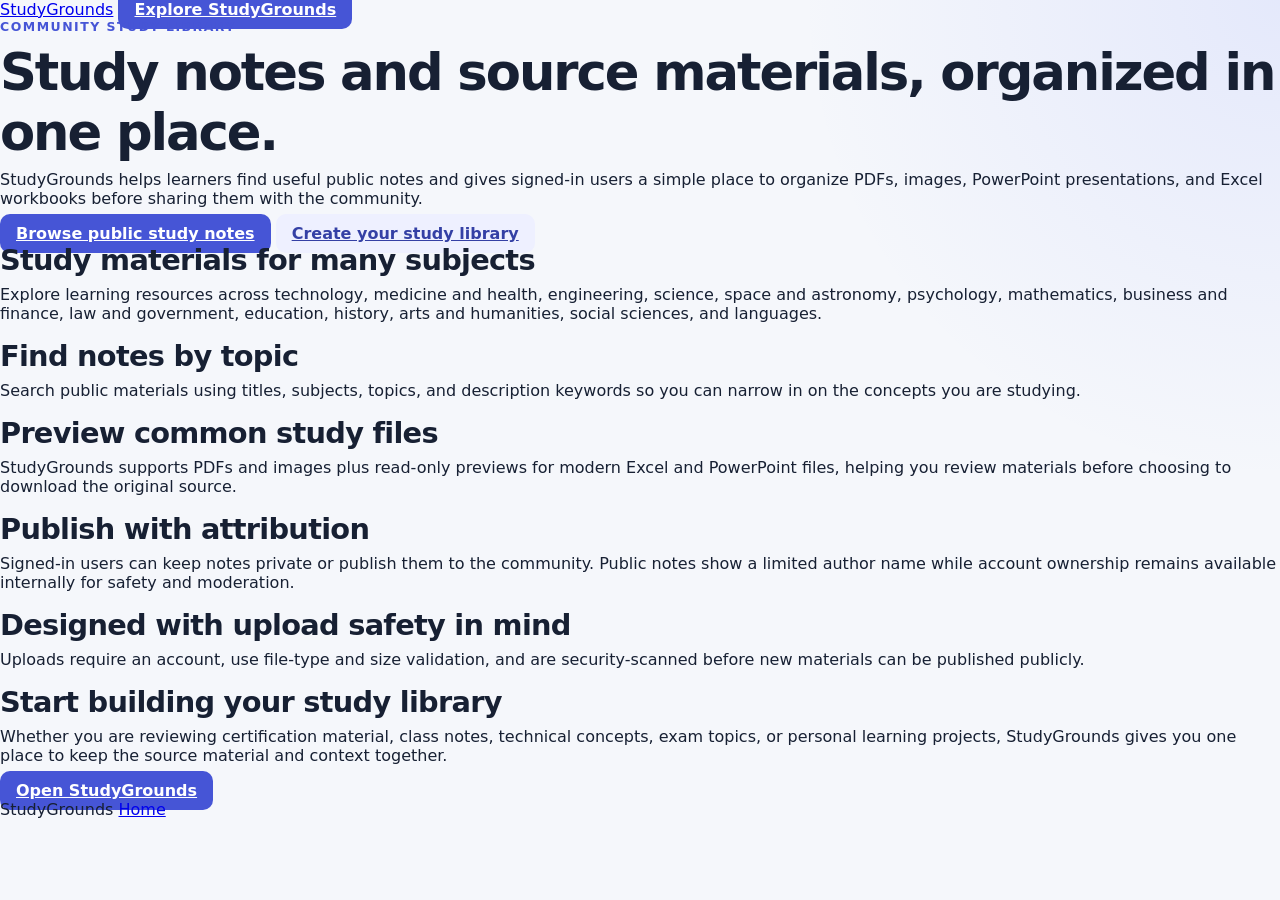
==== study-notes.html @ 26e7d1f5 "Add crawlable StudyGrounds SEO landing page" ====
<!DOCTYPE html>
<html lang="en">
<head>
    <meta charset="UTF-8">
    <meta name="viewport" content="width=device-width, initial-scale=1.0">
    <title>Free Study Notes and Study Materials | StudyGrounds</title>
    <meta name="description" content="Find and share study notes, PDFs, presentations, spreadsheets, and learning resources across technology, science, math, business, health, history, and more on StudyGrounds.">
    <meta name="robots" content="index,follow">
    <link rel="canonical" href="https://joinstudygrounds.com/study-notes.html">
    <meta property="og:type" content="website">
    <meta property="og:site_name" content="StudyGrounds">
    <meta property="og:title" content="Free Study Notes and Study Materials | StudyGrounds">
    <meta property="og:description" content="Discover community-published study notes and organize your own learning materials in one place.">
    <meta property="og:url" content="https://joinstudygrounds.com/study-notes.html">
    <link rel="stylesheet" href="styles.css">
</head>
<body>
    <header class="seo-page-header">
        <a class="seo-brand" href="/">StudyGrounds</a>
        <a class="button button-primary" href="/">Explore StudyGrounds</a>
    </header>

    <main class="seo-page">
        <section class="seo-page-hero">
            <p class="eyebrow">Community study library</p>
            <h1>Study notes and source materials, organized in one place.</h1>
            <p class="seo-lead">StudyGrounds helps learners find useful public notes and gives signed-in users a simple place to organize PDFs, images, PowerPoint presentations, and Excel workbooks before sharing them with the community.</p>
            <div class="seo-page-actions">
                <a class="button button-primary" href="/">Browse public study notes</a>
                <a class="button button-secondary" href="/">Create your study library</a>
            </div>
        </section>

        <section class="seo-content-section">
            <h2>Study materials for many subjects</h2>
            <p>Explore learning resources across technology, medicine and health, engineering, science, space and astronomy, psychology, mathematics, business and finance, law and government, education, history, arts and humanities, social sciences, and languages.</p>
        </section>

        <section class="seo-content-grid">
            <article>
                <h2>Find notes by topic</h2>
                <p>Search public materials using titles, subjects, topics, and description keywords so you can narrow in on the concepts you are studying.</p>
            </article>
            <article>
                <h2>Preview common study files</h2>
                <p>StudyGrounds supports PDFs and images plus read-only previews for modern Excel and PowerPoint files, helping you review materials before choosing to download the original source.</p>
            </article>
            <article>
                <h2>Publish with attribution</h2>
                <p>Signed-in users can keep notes private or publish them to the community. Public notes show a limited author name while account ownership remains available internally for safety and moderation.</p>
            </article>
            <article>
                <h2>Designed with upload safety in mind</h2>
                <p>Uploads require an account, use file-type and size validation, and are security-scanned before new materials can be published publicly.</p>
            </article>
        </section>

        <section class="seo-content-section">
            <h2>Start building your study library</h2>
            <p>Whether you are reviewing certification material, class notes, technical concepts, exam topics, or personal learning projects, StudyGrounds gives you one place to keep the source material and context together.</p>
            <a class="button button-primary" href="/">Open StudyGrounds</a>
        </section>
    </main>

    <footer class="seo-page-footer">
        <span>StudyGrounds</span>
        <a href="/">Home</a>
    </footer>
</body>
</html>
---- styles.css ----
[hidden] {
    display: none !important;
}

:root {
    font-family: Inter, ui-sans-serif, system-ui, -apple-system, BlinkMacSystemFont, "Segoe UI", sans-serif;
    color: #172033;
    background: #f5f7fb;
    font-synthesis: none;
}

* {
    box-sizing: border-box;
}

body {
    margin: 0;
    min-height: 100vh;
    background:
        radial-gradient(circle at top right, rgba(83, 109, 254, 0.10), transparent 30rem),
        #f5f7fb;
}

button,
input {
    font: inherit;
}

button {
    cursor: pointer;
}

.site-header,
.app-shell {
    width: min(1120px, calc(100% - 32px));
    margin: 0 auto;
}

.site-header {
    display: flex;
    justify-content: space-between;
    gap: 32px;
    align-items: flex-start;
    padding: 48px 0 28px;
}

h1,
h2,
h3,
p {
    margin-top: 0;
}

h1 {
    margin-bottom: 8px;
    font-size: clamp(2rem, 4vw, 3.3rem);
    letter-spacing: -0.04em;
}

h2 {
    margin-bottom: 8px;
    font-size: 1.8rem;
    letter-spacing: -0.025em;
}

h3 {
    margin-bottom: 6px;
    font-size: 1.15rem;
}

.subtitle,
.card-heading p,
.hero-card p,
.note-meta,
.empty-state p {
    color: #667085;
}

.eyebrow {
    margin-bottom: 8px;
    color: #4655d6;
    font-size: 0.78rem;
    font-weight: 800;
    letter-spacing: 0.12em;
    text-transform: uppercase;
}

.auth-bar {
    display: flex;
    flex-wrap: wrap;
    gap: 10px;
    align-items: center;
    justify-content: flex-end;
    padding-top: 6px;
}

#auth-status {
    color: #475467;
    font-size: 0.9rem;
}

.app-shell {
    padding-bottom: 64px;
}

.hero-card,
.card,
.status-card,
.note-card {
    border: 1px solid #e4e7ec;
    background: rgba(255, 255, 255, 0.95);
    box-shadow: 0 16px 50px rgba(16, 24, 40, 0.07);
}

.hero-card {
    display: flex;
    align-items: center;
    justify-content: space-between;
    gap: 32px;
    padding: 40px;
    border-radius: 24px;
}

.hero-card > div {
    max-width: 680px;
}

.button {
    border: 0;
    border-radius: 10px;
    padding: 10px 16px;
    font-weight: 700;
    transition: transform 120ms ease, opacity 120ms ease, background 120ms ease;
}

.button:hover {
    transform: translateY(-1px);
}

.button:disabled {
    cursor: not-allowed;
    opacity: 0.6;
    transform: none;
}

.button-primary {
    background: #4655d6;
    color: #fff;
}

.button-primary:hover {
    background: #3947bc;
}

.button-secondary {
    background: #eef0ff;
    color: #3440a5;
}

.button-text {
    padding: 8px 10px;
    background: transparent;
    color: #667085;
}

.dashboard-toolbar,
.card-heading,
.form-actions,
.note-card-footer {
    display: flex;
    align-items: center;
    justify-content: space-between;
    gap: 16px;
}

.dashboard-toolbar {
    margin: 10px 0 24px;
}

.card {
    margin-bottom: 24px;
    padding: 24px;
    border-radius: 18px;
}

.note-form {
    margin-top: 20px;
}

.note-form label {
    display: grid;
    gap: 7px;
    color: #344054;
    font-size: 0.88rem;
    font-weight: 700;
}

.note-form input {
    width: 100%;
    border: 1px solid #d0d5dd;
    border-radius: 10px;
    padding: 11px 12px;
    outline: none;
    background: #fff;
}

.note-form input:focus {
    border-color: #4655d6;
    box-shadow: 0 0 0 3px rgba(70, 85, 214, 0.12);
}

.form-grid {
    display: grid;
    grid-template-columns: repeat(2, minmax(0, 1fr));
    gap: 16px;
    margin-top: 16px;
}

.form-actions {
    margin-top: 20px;
}

.status-text {
    color: #667085;
    font-size: 0.9rem;
}

.status-text.error {
    color: #b42318;
}

.status-text.success {
    color: #027a48;
}

.status-card {
    padding: 18px 20px;
    border-radius: 14px;
    color: #667085;
}

.notes-grid {
    display: grid;
    grid-template-columns: repeat(auto-fill, minmax(280px, 1fr));
    gap: 18px;
    margin-top: 18px;
}

.note-card {
    display: flex;
    min-height: 230px;
    flex-direction: column;
    padding: 22px;
    border-radius: 18px;
}

.note-card h3 {
    margin-bottom: 8px;
}

.note-meta {
    display: flex;
    flex-wrap: wrap;
    gap: 8px;
    margin-bottom: 18px;
    font-size: 0.86rem;
}

.badge {
    display: inline-flex;
    align-items: center;
    width: fit-content;
    margin-bottom: 14px;
    border-radius: 999px;
    padding: 5px 9px;
    background: #f2f4f7;
    color: #475467;
    font-size: 0.76rem;
    font-weight: 800;
    text-transform: capitalize;
}

.note-card-footer {
    margin-top: auto;
    align-items: flex-end;
}

.note-date {
    color: #98a2b3;
    font-size: 0.78rem;
}

.upload-block {
    display: grid;
    gap: 7px;
    justify-items: end;
}

.upload-status {
    max-width: 170px;
    color: #667085;
    font-size: 0.76rem;
    text-align: right;
}

.upload-status.error {
    color: #b42318;
}

.upload-status.success {
    color: #027a48;
}

.empty-state {
    grid-column: 1 / -1;
    padding: 48px 24px;
    border: 1px dashed #cfd4dc;
    border-radius: 18px;
    background: rgba(255, 255, 255, 0.6);
    text-align: center;
}

@media (max-width: 720px) {
    .site-header,
    .hero-card,
    .dashboard-toolbar,
    .card-heading,
    .form-actions {
        align-items: stretch;
        flex-direction: column;
    }

    .auth-bar {
        justify-content: flex-start;
    }

    .hero-card {
        padding: 28px;
    }

    .form-grid {
        grid-template-columns: 1fr;
    }
}


.app-nav {
    display: flex;
    gap: 10px;
    margin: 0 0 26px;
}

.nav-button {
    border: 1px solid #d0d5dd;
    border-radius: 10px;
    padding: 10px 16px;
    background: #fff;
    color: #475467;
    font-weight: 800;
}

.nav-button.active {
    border-color: #4655d6;
    background: #eef0ff;
    color: #3440a5;
}

.note-form textarea,
.search-row input,
.search-row select {
    width: 100%;
    border: 1px solid #d0d5dd;
    border-radius: 10px;
    padding: 11px 12px;
    outline: none;
    background: #fff;
    font: inherit;
}

.note-form textarea:focus,
.search-row input:focus,
.search-row select:focus {
    border-color: #4655d6;
    box-shadow: 0 0 0 3px rgba(70, 85, 214, 0.12);
}

.description-field {
    margin-top: 16px;
}

.note-description {
    margin: 4px 0 20px;
    color: #475467;
    line-height: 1.55;
}

.note-actions {
    display: flex;
    gap: 8px;
    flex-wrap: wrap;
    justify-content: flex-end;
}

.search-row {
    display: grid;
    grid-template-columns: minmax(230px, 1fr) minmax(135px, auto) minmax(145px, auto) minmax(135px, auto) auto auto;
    gap: 10px;
    margin-bottom: 18px;
}

.public-file-list {
    display: grid;
    gap: 10px;
    margin-top: 20px;
}

.public-file-link {
    display: flex;
    justify-content: space-between;
    gap: 16px;
    align-items: center;
    padding: 14px 16px;
    border: 1px solid #e4e7ec;
    border-radius: 12px;
    color: #3440a5;
    background: #fafaff;
    text-decoration: none;
    font-weight: 700;
}

@media (max-width: 720px) {
    .search-row {
        grid-template-columns: 1fr;
    }
}


.source-viewer-list {
    display: grid;
    gap: 22px;
    margin-top: 18px;
}

.source-viewer-card {
    overflow: hidden;
    border: 1px solid #e4e7ec;
    border-radius: 16px;
    background: #fff;
}

.source-viewer-header {
    display: flex;
    align-items: center;
    justify-content: space-between;
    gap: 16px;
    padding: 16px 18px;
    border-bottom: 1px solid #eef1f5;
    background: #fafbff;
}

.source-viewer-header h3 {
    margin-bottom: 4px;
}

.source-viewer-header p {
    margin: 0;
    color: #667085;
    font-size: 0.84rem;
}

.source-pdf-frame {
    display: block;
    width: 100%;
    height: min(78vh, 920px);
    min-height: 620px;
    border: 0;
    background: #f2f4f7;
}

.source-image-wrap {
    display: flex;
    justify-content: center;
    padding: 18px;
    background: #f8f9fc;
}

.source-image {
    display: block;
    max-width: 100%;
    max-height: 85vh;
    object-fit: contain;
    border-radius: 10px;
    box-shadow: 0 8px 30px rgba(16, 24, 40, 0.10);
}

@media (max-width: 720px) {
    .source-viewer-header {
        align-items: stretch;
        flex-direction: column;
    }

    .source-pdf-frame {
        min-height: 520px;
        height: 72vh;
    }
}


.owner-source-list {
    display: grid;
    gap: 8px;
    margin: -4px 0 18px;
}

.owner-source-row {
    display: flex;
    align-items: center;
    justify-content: space-between;
    gap: 10px;
    padding: 9px 10px;
    border: 1px solid #e4e7ec;
    border-radius: 10px;
    background: #fafbff;
    color: #475467;
    font-size: 0.82rem;
}

.owner-source-row > span {
    min-width: 0;
    overflow: hidden;
    text-overflow: ellipsis;
    white-space: nowrap;
}

.button-danger {
    background: #fff1f0;
    color: #b42318;
}

.button-danger:hover {
    background: #fee4e2;
}

.button-danger-text {
    flex: 0 0 auto;
    padding: 5px 8px;
    background: transparent;
    color: #b42318;
    font-size: 0.78rem;
}


.owner-source-list {
    width: 100%;
    min-width: 0;
}

.owner-source-row {
    width: 100%;
    max-width: 100%;
    min-width: 0;
    overflow: hidden;
}

.owner-source-row > span {
    flex: 1 1 auto;
    width: 0;
}

.note-card {
    min-width: 0;
}


.owner-source-info {
    display: grid;
    min-width: 0;
    flex: 1 1 auto;
    gap: 2px;
}

.owner-source-info > span {
    overflow: hidden;
    text-overflow: ellipsis;
    white-space: nowrap;
}

.owner-source-info small {
    color: #98a2b3;
}

.source-actions {
    display: flex;
    flex: 0 0 auto;
    flex-wrap: wrap;
    gap: 4px;
    justify-content: flex-end;
}

.button-mini {
    padding: 5px 7px;
    background: #f2f4f7;
    color: #475467;
    font-size: 0.74rem;
}

.button-mini:hover {
    background: #e4e7ec;
}

.pagination-row {
    display: flex;
    align-items: center;
    justify-content: center;
    gap: 14px;
    margin: 24px 0;
}

.profile-preview {
    margin: 16px 0 0;
    color: #475467;
    font-size: 0.9rem;
}

.public-detail-actions {
    display: flex;
    justify-content: flex-end;
    margin: -4px 0 20px;
}

@media (max-width: 720px) {
    .owner-source-row {
        align-items: stretch;
        flex-direction: column;
    }

    .source-actions {
        justify-content: flex-start;
    }

    .pagination-row {
        flex-wrap: wrap;
    }
}


.field-hint {
    color: #98a2b3;
    font-size: 0.78rem;
    font-weight: 500;
}

.copy-toast {
    position: fixed;
    z-index: 9999;
    pointer-events: none;
    border-radius: 8px;
    padding: 7px 10px;
    background: #172033;
    color: #fff;
    box-shadow: 0 8px 24px rgba(16, 24, 40, 0.18);
    font-size: 0.78rem;
    font-weight: 800;
    animation: copy-toast-fade 1.1s ease forwards;
}

@keyframes copy-toast-fade {
    0% { opacity: 0; transform: translateY(3px); }
    12%, 72% { opacity: 1; transform: translateY(0); }
    100% { opacity: 0; transform: translateY(-3px); }
}

.analytics-grid {
    display: grid;
    grid-template-columns: repeat(4, minmax(0, 1fr));
    gap: 14px;
    margin: 18px 0 24px;
}

.metric-card {
    display: grid;
    gap: 8px;
    padding: 20px;
    border: 1px solid #e4e7ec;
    border-radius: 16px;
    background: #fff;
    box-shadow: 0 10px 32px rgba(16, 24, 40, 0.05);
}

.metric-card span {
    color: #667085;
    font-size: 0.82rem;
    font-weight: 700;
}

.metric-card strong {
    color: #172033;
    font-size: 1.75rem;
    letter-spacing: -0.03em;
}

.analytics-detail-grid {
    display: grid;
    grid-template-columns: repeat(2, minmax(0, 1fr));
    gap: 18px;
}

.analytics-list {
    display: grid;
    gap: 8px;
    margin-top: 16px;
}

.analytics-list-row,
.analytics-recent-row {
    display: flex;
    align-items: center;
    justify-content: space-between;
    gap: 16px;
    padding: 10px 0;
    border-bottom: 1px solid #eef1f5;
}

.analytics-list-row:last-child,
.analytics-recent-row:last-child {
    border-bottom: 0;
}

.analytics-recent-row > div:first-child {
    display: grid;
    gap: 4px;
    min-width: 0;
}

.analytics-recent-row > div:first-child span {
    color: #667085;
    font-size: 0.82rem;
}

.analytics-recent-meta {
    display: flex;
    flex-wrap: wrap;
    gap: 10px;
    justify-content: flex-end;
    color: #667085;
    font-size: 0.78rem;
}

@media (max-width: 900px) {
    .analytics-grid {
        grid-template-columns: repeat(2, minmax(0, 1fr));
    }
}

@media (max-width: 720px) {
    .analytics-grid,
    .analytics-detail-grid {
        grid-template-columns: 1fr;
    }

    .analytics-recent-row {
        align-items: flex-start;
        flex-direction: column;
    }

    .analytics-recent-meta {
        justify-content: flex-start;
    }
}


.publish-toggle {
    display: inline-flex !important;
    grid-template-columns: auto 1fr !important;
    align-items: center;
    gap: 8px !important;
    margin-top: 16px;
    width: fit-content;
    color: #475467;
}

.publish-toggle input {
    width: auto;
    margin: 0;
}


.explore-controls {
    display: grid;
    gap: 12px;
    margin-bottom: 18px;
    padding: 16px;
    border: 1px solid #e4e7ec;
    border-radius: 16px;
    background: rgba(255, 255, 255, 0.9);
    box-shadow: 0 10px 30px rgba(16, 24, 40, 0.04);
}

.explore-search-line {
    display: grid;
    grid-template-columns: minmax(0, 1fr) auto;
    gap: 10px;
}

.explore-search-line input,
.explore-filter-line select {
    width: 100%;
    border: 1px solid #d0d5dd;
    border-radius: 10px;
    padding: 11px 12px;
    outline: none;
    background: #fff;
    font: inherit;
}

.explore-search-line input:focus,
.explore-filter-line select:focus {
    border-color: #4655d6;
    box-shadow: 0 0 0 3px rgba(70, 85, 214, 0.12);
}

.explore-filter-line,
.explore-results-bar {
    display: flex;
    align-items: center;
    justify-content: space-between;
    gap: 12px;
}

.explore-filter-group {
    display: flex;
    flex: 1 1 auto;
    flex-wrap: wrap;
    gap: 8px;
}

.explore-filter-group select {
    width: auto;
    min-width: 140px;
}

.explore-results-bar {
    padding-top: 4px;
    border-top: 1px solid #eef1f5;
}

.explore-results-bar > div {
    min-width: 0;
}

.active-filter-list {
    display: flex;
    flex-wrap: wrap;
    gap: 6px;
    margin-top: 6px;
}

.active-filter-chip {
    display: inline-flex;
    align-items: center;
    border-radius: 999px;
    padding: 4px 8px;
    background: #eef0ff;
    color: #3440a5;
    font-size: 0.74rem;
    font-weight: 700;
}

.active-filter-empty {
    color: #98a2b3;
    font-size: 0.76rem;
}

.public-notes-grid {
    display: grid;
    grid-template-columns: repeat(auto-fill, minmax(250px, 1fr));
    gap: 14px;
    margin-top: 14px;
}

.public-note-card {
    display: grid;
    min-width: 0;
    min-height: 220px;
    grid-template-rows: auto 1fr auto;
    gap: 14px;
    padding: 18px;
    border: 1px solid #e4e7ec;
    border-radius: 16px;
    background: rgba(255, 255, 255, 0.96);
    box-shadow: 0 8px 26px rgba(16, 24, 40, 0.045);
    cursor: pointer;
    outline: none;
    transition: transform 120ms ease, box-shadow 120ms ease, border-color 120ms ease;
}

.public-note-card:hover,
.public-note-card:focus-visible {
    transform: translateY(-2px);
    border-color: #b8c0ff;
    box-shadow: 0 14px 34px rgba(16, 24, 40, 0.08);
}

.public-note-card-top,
.public-note-card-footer,
.public-note-stats {
    display: flex;
    align-items: center;
    gap: 8px;
}

.public-note-card-top,
.public-note-card-footer {
    justify-content: space-between;
}

.subject-chip {
    display: inline-flex;
    min-width: 0;
    max-width: 70%;
    overflow: hidden;
    align-items: center;
    border-radius: 999px;
    padding: 5px 9px;
    background: #f2f4f7;
    color: #475467;
    font-size: 0.74rem;
    font-weight: 800;
    text-overflow: ellipsis;
    white-space: nowrap;
}

.public-note-card-body {
    min-width: 0;
}

.public-note-card-body h3 {
    display: -webkit-box;
    overflow: hidden;
    margin-bottom: 5px;
    -webkit-box-orient: vertical;
    -webkit-line-clamp: 2;
    line-height: 1.3;
}

.public-note-collection {
    overflow: hidden;
    margin-bottom: 10px;
    color: #667085;
    font-size: 0.8rem;
    font-weight: 700;
    text-overflow: ellipsis;
    white-space: nowrap;
}

.public-note-description {
    display: -webkit-box;
    overflow: hidden;
    margin: 0;
    color: #475467;
    font-size: 0.88rem;
    line-height: 1.45;
    -webkit-box-orient: vertical;
    -webkit-line-clamp: 3;
}

.public-note-card-footer {
    padding-top: 12px;
    border-top: 1px solid #eef1f5;
    color: #667085;
    font-size: 0.76rem;
}

.public-note-card-footer > span:first-child {
    overflow: hidden;
    min-width: 0;
    text-overflow: ellipsis;
    white-space: nowrap;
}

.public-note-stats {
    flex: 0 0 auto;
    color: #98a2b3;
    white-space: nowrap;
}

@media (min-width: 1100px) {
    .public-notes-grid {
        grid-template-columns: repeat(3, minmax(0, 1fr));
    }
}

@media (max-width: 760px) {
    .explore-search-line {
        grid-template-columns: 1fr;
    }

    .explore-filter-line,
    .explore-results-bar {
        align-items: stretch;
        flex-direction: column;
    }

    .explore-filter-group {
        display: grid;
        grid-template-columns: 1fr;
        width: 100%;
    }

    .explore-filter-group select {
        width: 100%;
        min-width: 0;
    }

    .public-notes-grid {
        grid-template-columns: 1fr;
    }

    .public-note-card-footer {
        align-items: flex-start;
        flex-direction: column;
    }
}


.settings-profile-card {
    padding: 20px 24px;
}

.settings-profile-card .card-heading {
    align-items: flex-start;
}

.settings-profile-card .card-heading p {
    margin-bottom: 0;
}

.settings-profile-card .note-form {
    margin-top: 14px;
}

.settings-profile-card .form-grid {
    margin-top: 0;
}

.settings-profile-card .profile-preview {
    margin: 10px 0 0;
}

.settings-profile-card .form-actions {
    margin-top: 12px;
}

@media (min-width: 760px) {
    .settings-profile-card .form-actions {
        justify-content: flex-end;
    }
}


.settings-profile-card {
    width: min(720px, 100%);
    margin-right: auto;
    padding: 16px 18px;
}

.settings-profile-heading {
    display: flex;
    align-items: flex-start;
    justify-content: space-between;
    gap: 16px;
}

.settings-profile-heading h3 {
    margin-bottom: 3px;
}

.settings-profile-heading > div > p {
    margin: 0;
    color: #667085;
    font-size: 0.84rem;
}

.settings-profile-card .profile-preview {
    flex: 0 0 auto;
    margin: 2px 0 0;
    color: #667085;
    font-size: 0.8rem;
    white-space: nowrap;
}

.settings-profile-form {
    display: grid;
    grid-template-columns: minmax(0, 1fr) minmax(0, 1fr) auto;
    gap: 10px;
    align-items: end;
    margin-top: 12px;
}

.settings-profile-form label {
    display: grid;
    gap: 5px;
    color: #344054;
    font-size: 0.8rem;
    font-weight: 700;
}

.settings-profile-form input {
    width: 100%;
    border: 1px solid #d0d5dd;
    border-radius: 9px;
    padding: 9px 10px;
    outline: none;
    background: #fff;
    font: inherit;
}

.settings-profile-form input:focus {
    border-color: #4655d6;
    box-shadow: 0 0 0 3px rgba(70, 85, 214, 0.12);
}

.settings-profile-action {
    display: grid;
    justify-items: end;
    gap: 5px;
}

.settings-profile-action .status-text {
    max-width: 180px;
    font-size: 0.76rem;
    text-align: right;
}

@media (max-width: 760px) {
    .settings-profile-card {
        width: 100%;
    }

    .settings-profile-heading {
        flex-direction: column;
        gap: 6px;
    }

    .settings-profile-card .profile-preview {
        white-space: normal;
    }

    .settings-profile-form {
        grid-template-columns: 1fr;
    }

    .settings-profile-action {
        justify-items: stretch;
    }

    .settings-profile-action .status-text {
        max-width: none;
        text-align: left;
    }
}


.search-select {
    position: relative;
}

.search-select-input-row {
    display: grid;
    grid-template-columns: minmax(0, 1fr) auto;
    border: 1px solid #d0d5dd;
    border-radius: 10px;
    background: #fff;
    overflow: hidden;
}

.search-select-input-row:focus-within {
    border-color: #4655d6;
    box-shadow: 0 0 0 3px rgba(70, 85, 214, 0.12);
}

.search-select-input-row input {
    border: 0 !important;
    border-radius: 0 !important;
    box-shadow: none !important;
    padding-right: 6px;
}

.search-select-toggle {
    width: 42px;
    border: 0;
    border-left: 1px solid #eef1f5;
    background: #fff;
    color: #475467;
    font-size: 0.9rem;
}

.search-select-toggle:hover {
    background: #f8f9fc;
}

.search-select-menu {
    position: absolute;
    z-index: 40;
    top: calc(100% + 6px);
    left: 0;
    right: 0;
    max-height: 240px;
    overflow-y: auto;
    border: 1px solid #d0d5dd;
    border-radius: 12px;
    background: #fff;
    box-shadow: 0 14px 34px rgba(16, 24, 40, 0.14);
    padding: 6px;
}

.search-select-option {
    display: block;
    width: 100%;
    border: 0;
    border-radius: 8px;
    padding: 9px 10px;
    background: transparent;
    color: #344054;
    text-align: left;
    font: inherit;
}

.search-select-option:hover,
.search-select-option:focus {
    background: #eef0ff;
    color: #3440a5;
    outline: none;
}

.search-select-empty {
    padding: 10px;
    color: #667085;
    font-size: 0.82rem;
    font-weight: 500;
}


.note-card-owner {
    display: grid;
    min-height: 0;
    grid-template-rows: auto 1fr auto auto;
    gap: 14px;
    padding: 20px;
}

.owner-card-header,
.owner-card-summary,
.owner-card-actions,
.owner-manage-heading,
.owner-danger-row {
    display: flex;
    align-items: center;
    justify-content: space-between;
    gap: 12px;
}

.owner-card-header .badge {
    margin-bottom: 0;
}

.owner-card-body {
    min-width: 0;
}

.owner-card-body h3 {
    margin-bottom: 6px;
}

.owner-card-body .note-meta {
    margin-bottom: 10px;
}

.owner-note-description {
    display: -webkit-box;
    overflow: hidden;
    margin: 0;
    color: #475467;
    line-height: 1.5;
    -webkit-box-orient: vertical;
    -webkit-line-clamp: 3;
}

.owner-card-summary {
    min-height: 24px;
    color: #667085;
    font-size: 0.8rem;
}

.owner-card-summary .upload-status {
    max-width: 55%;
    text-align: right;
}

.owner-card-actions {
    padding-top: 12px;
    border-top: 1px solid #eef1f5;
}

.owner-primary-action {
    margin-right: auto;
}

.manage-toggle {
    flex: 0 0 auto;
}

.owner-manage-panel {
    margin-top: 2px;
    padding-top: 14px;
    border-top: 1px solid #eef1f5;
}

.owner-manage-section {
    display: grid;
    gap: 10px;
}

.owner-manage-heading > div {
    display: flex;
    align-items: baseline;
    gap: 8px;
}

.owner-manage-heading span {
    color: #98a2b3;
    font-size: 0.76rem;
}

.owner-source-list-compact {
    margin: 0;
}

.owner-danger-row {
    margin-top: 14px;
    padding-top: 12px;
    border-top: 1px solid #f2d6d3;
    color: #667085;
    font-size: 0.78rem;
}

.manage-empty {
    margin: 0;
    color: #98a2b3;
    font-size: 0.8rem;
}

@media (max-width: 720px) {
    .owner-card-actions,
    .owner-manage-heading,
    .owner-danger-row {
        align-items: stretch;
        flex-direction: column;
    }

    .owner-primary-action {
        width: 100%;
        margin-right: 0;
    }

    .owner-card-actions .button,
    .owner-manage-heading .button,
    .owner-danger-row .button {
        width: 100%;
    }

    .owner-card-summary {
        align-items: flex-start;
        flex-direction: column;
    }

    .owner-card-summary .upload-status {
        max-width: none;
        text-align: left;
    }
}


#public-note-detail {
    padding: 0;
    overflow: hidden;
}

#close-public-note {
    margin: 18px 20px 0;
}

.public-note-hero {
    display: grid;
    grid-template-columns: minmax(0, 1fr) auto;
    gap: 28px;
    padding: 24px 28px 28px;
    border-bottom: 1px solid #eef1f5;
}

.public-note-hero-main {
    min-width: 0;
}

.public-note-taxonomy {
    display: flex;
    flex-wrap: wrap;
    align-items: center;
    gap: 8px;
    margin-bottom: 10px;
}

.public-topic-label {
    color: #667085;
    font-size: 0.82rem;
    font-weight: 700;
}

.public-note-hero h2 {
    margin-bottom: 10px;
    font-size: clamp(1.8rem, 3vw, 2.45rem);
}

.public-note-full-description {
    max-width: 760px;
    margin: 0;
    color: #475467;
    line-height: 1.6;
}

.public-note-hero-side {
    display: grid;
    align-content: start;
    justify-items: end;
    gap: 14px;
    min-width: 180px;
}

.public-note-byline {
    display: grid;
    gap: 4px;
    color: #667085;
    font-size: 0.8rem;
    text-align: right;
}

.public-note-byline strong {
    color: #344054;
    font-size: 0.9rem;
}

.public-sources-section {
    padding: 24px 28px 30px;
}

.public-sources-heading {
    display: flex;
    align-items: end;
    justify-content: space-between;
    gap: 16px;
    margin-bottom: 14px;
}

.public-sources-heading .eyebrow {
    margin-bottom: 4px;
}

.public-sources-heading h3 {
    margin-bottom: 0;
}

.public-source-index {
    display: flex;
    flex-wrap: wrap;
    gap: 8px;
    margin-bottom: 18px;
}

.public-source-index-item {
    display: inline-flex;
    max-width: 100%;
    align-items: center;
    gap: 8px;
    border: 1px solid #e4e7ec;
    border-radius: 10px;
    padding: 8px 10px;
    background: #fafbff;
    color: #344054;
    text-decoration: none;
    font-size: 0.8rem;
}

.public-source-index-item:hover {
    border-color: #b8c0ff;
    background: #f5f6ff;
}

.public-source-index-item > span {
    display: inline-grid;
    width: 22px;
    height: 22px;
    flex: 0 0 auto;
    place-items: center;
    border-radius: 999px;
    background: #eef0ff;
    color: #3440a5;
    font-size: 0.72rem;
    font-weight: 800;
}

.public-source-index-item strong {
    overflow: hidden;
    text-overflow: ellipsis;
    white-space: nowrap;
}

.source-viewer-list {
    gap: 18px;
    margin-top: 0;
}

.source-viewer-card {
    scroll-margin-top: 18px;
}

.source-viewer-header {
    padding: 14px 16px;
}

.source-pdf-frame {
    height: min(72vh, 820px);
    min-height: 560px;
}

@media (max-width: 760px) {
    .public-note-hero {
        grid-template-columns: 1fr;
        padding: 20px;
    }

    .public-note-hero-side {
        justify-items: start;
        min-width: 0;
    }

    .public-note-byline {
        text-align: left;
    }

    .public-sources-section {
        padding: 20px;
    }

    .public-sources-heading {
        align-items: flex-start;
        flex-direction: column;
    }

    #close-public-note {
        margin-left: 12px;
    }
}


.source-viewer-actions {
    display: flex;
    flex-wrap: wrap;
    align-items: center;
    justify-content: flex-end;
    gap: 8px;
}

.office-preview-wrap {
    background: #f8f9fc;
}

.source-office-frame {
    display: block;
    width: 100%;
    height: min(72vh, 820px);
    min-height: 560px;
    border: 0;
    background: #fff;
}

.office-preview-note {
    margin: 0;
    padding: 9px 14px;
    border-top: 1px solid #eef1f5;
    color: #667085;
    background: #fafbff;
    font-size: 0.76rem;
}

@media (max-width: 720px) {
    .source-viewer-actions {
        align-items: stretch;
        flex-direction: column;
    }

    .source-viewer-actions .button {
        width: 100%;
        text-align: center;
    }

    .source-office-frame {
        height: 68vh;
        min-height: 500px;
    }
}


.native-sheet-preview {
    background: #fff;
}

.sheet-preview-loading,
.sheet-preview-error {
    margin: 0;
    padding: 28px;
    color: #667085;
    text-align: center;
}

.sheet-preview-error {
    color: #b42318;
}

.sheet-tabs {
    display: flex;
    gap: 6px;
    overflow-x: auto;
    padding: 10px 12px;
    border-bottom: 1px solid #e4e7ec;
    background: #fafbff;
}

.sheet-tab {
    flex: 0 0 auto;
    border: 1px solid #d0d5dd;
    border-radius: 8px;
    padding: 7px 10px;
    background: #fff;
    color: #475467;
    font-size: 0.78rem;
    font-weight: 700;
}

.sheet-tab.active {
    border-color: #4655d6;
    background: #eef0ff;
    color: #3440a5;
}

.sheet-table-scroll {
    max-height: 620px;
    overflow: auto;
    background: #fff;
}

.sheet-preview-table {
    width: max-content;
    min-width: 100%;
    border-collapse: collapse;
    font-size: 0.82rem;
}

.sheet-preview-table th,
.sheet-preview-table td {
    min-width: 96px;
    max-width: 280px;
    border: 1px solid #e4e7ec;
    padding: 8px 10px;
    overflow-wrap: anywhere;
    vertical-align: top;
    background: #fff;
}

.sheet-preview-table thead th,
.sheet-preview-table tbody th {
    position: sticky;
    z-index: 2;
    min-width: 48px;
    background: #f8f9fc;
    color: #667085;
    font-weight: 700;
    text-align: center;
}

.sheet-preview-table thead th {
    top: 0;
}

.sheet-preview-table tbody th {
    left: 0;
    z-index: 1;
}

.sheet-corner {
    left: 0;
    z-index: 3 !important;
}

.sheet-preview-limit {
    margin: 0;
    padding: 8px 12px;
    border-top: 1px solid #eef1f5;
    color: #667085;
    background: #fafbff;
    font-size: 0.76rem;
}


.native-ppt-preview {
    background: #f8f9fc;
}

.ppt-preview-loading,
.ppt-preview-error {
    margin: 0;
    padding: 28px;
    color: #667085;
    text-align: center;
}

.ppt-preview-error {
    color: #b42318;
}

.ppt-preview-summary {
    display: flex;
    flex-wrap: wrap;
    align-items: center;
    justify-content: space-between;
    gap: 8px;
    padding: 10px 14px;
    border-bottom: 1px solid #e4e7ec;
    background: #fafbff;
    color: #667085;
    font-size: 0.78rem;
}

.ppt-slide-list {
    display: grid;
    gap: 14px;
    max-height: 720px;
    overflow-y: auto;
    padding: 16px;
}

.ppt-slide-card {
    display: grid;
    grid-template-columns: 88px minmax(0, 1fr);
    gap: 16px;
    border: 1px solid #e4e7ec;
    border-radius: 14px;
    padding: 16px;
    background: #fff;
    box-shadow: 0 6px 18px rgba(16, 24, 40, 0.04);
}

.ppt-slide-number {
    align-self: start;
    border-radius: 10px;
    padding: 8px 10px;
    background: #eef0ff;
    color: #3440a5;
    font-size: 0.78rem;
    font-weight: 800;
    text-align: center;
}

.ppt-slide-content {
    min-width: 0;
}

.ppt-slide-content h4 {
    margin: 0 0 10px;
    color: #172033;
    font-size: 1rem;
}

.ppt-slide-content ul {
    display: grid;
    gap: 6px;
    margin: 0;
    padding-left: 20px;
    color: #475467;
    line-height: 1.5;
}

.ppt-slide-content p {
    margin: 0;
    color: #98a2b3;
    font-size: 0.86rem;
}

@media (max-width: 720px) {
    .ppt-slide-card {
        grid-template-columns: 1fr;
    }

    .ppt-slide-number {
        width: fit-content;
    }
}
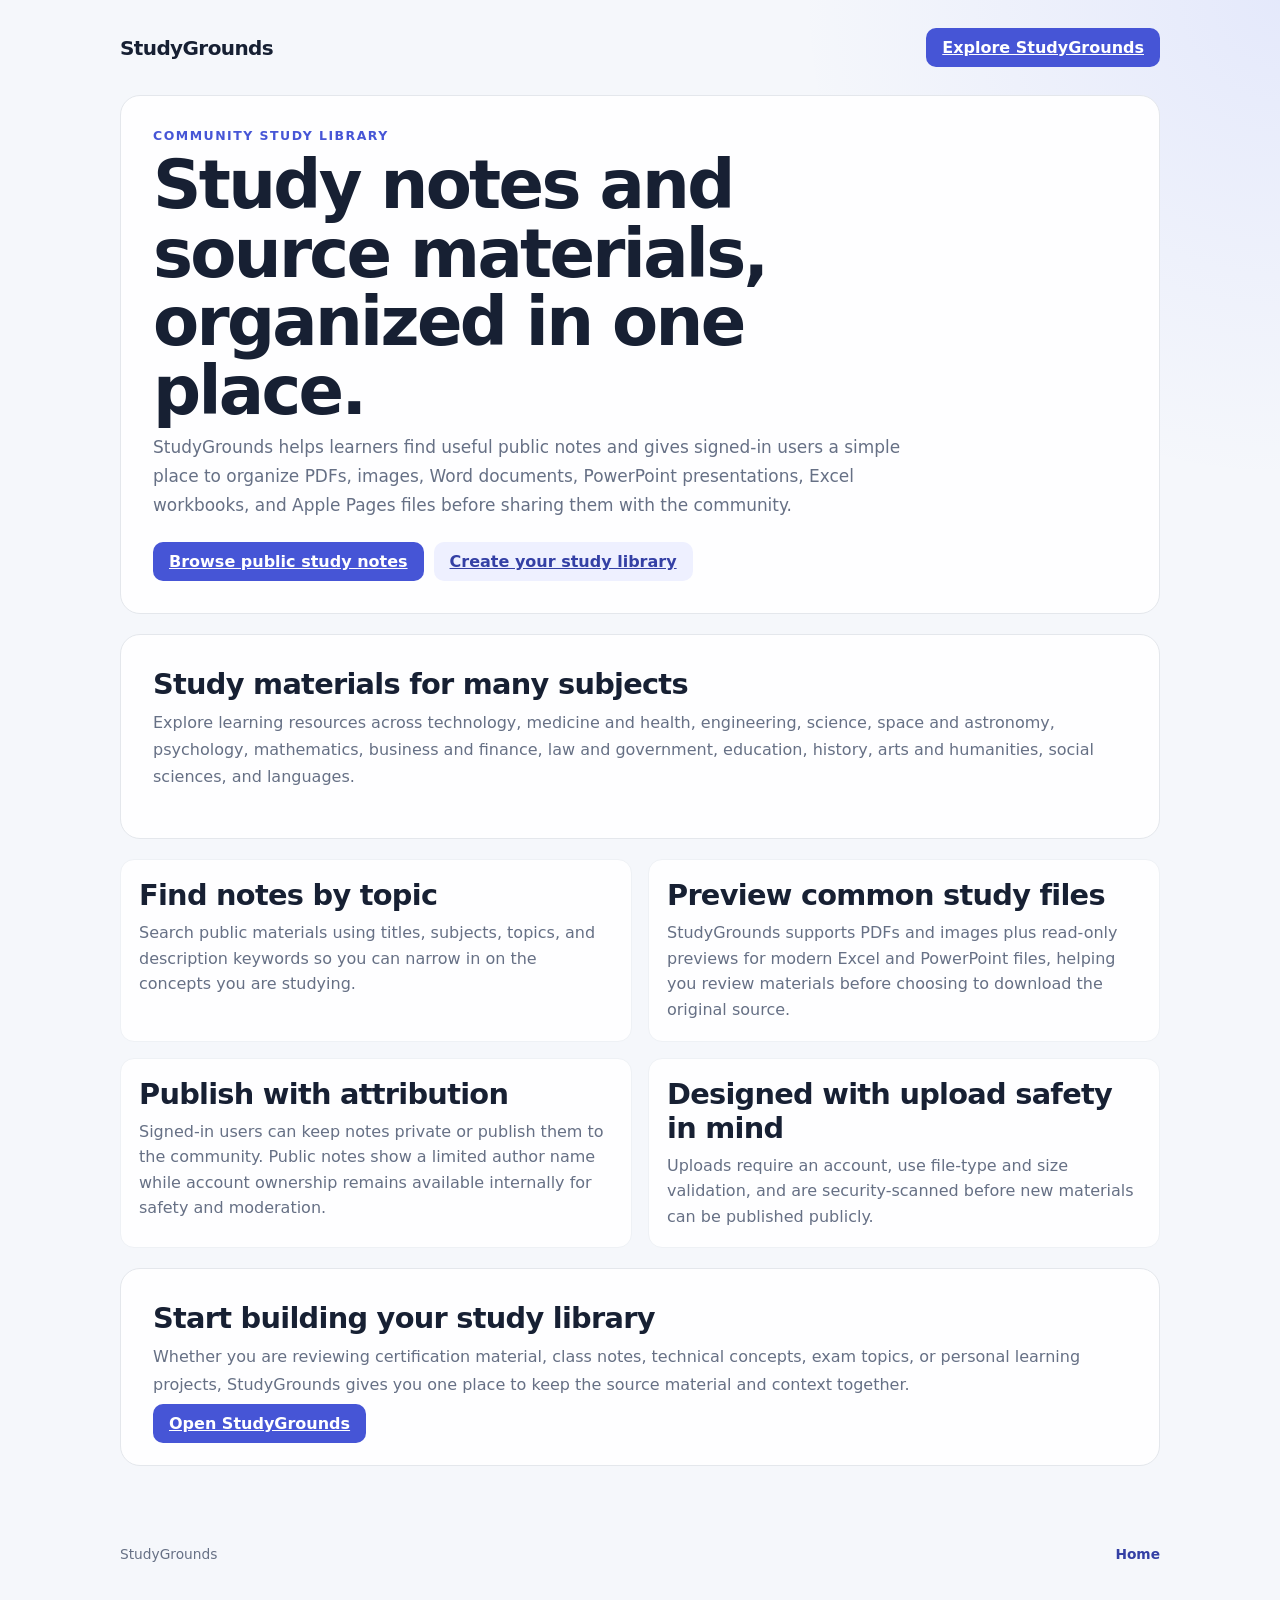
==== commit d717bd4e: "Mention DOCX and Pages support on SEO page" ====
--- a/study-notes.html
+++ b/study-notes.html
@@ -24,7 +24,7 @@
         <section class="seo-page-hero">
             <p class="eyebrow">Community study library</p>
             <h1>Study notes and source materials, organized in one place.</h1>
-            <p class="seo-lead">StudyGrounds helps learners find useful public notes and gives signed-in users a simple place to organize PDFs, images, PowerPoint presentations, and Excel workbooks before sharing them with the community.</p>
+            <p class="seo-lead">StudyGrounds helps learners find useful public notes and gives signed-in users a simple place to organize PDFs, images, Word documents, PowerPoint presentations, Excel workbooks, and Apple Pages files before sharing them with the community.</p>
             <div class="seo-page-actions">
                 <a class="button button-primary" href="/">Browse public study notes</a>
                 <a class="button button-secondary" href="/">Create your study library</a>
--- a/styles.css
+++ b/styles.css
@@ -1804,3 +1804,195 @@
         width: fit-content;
     }
 }
+
+
+/* Public SEO / discovery content */
+.seo-home-section {
+    width: min(1120px, 100%);
+    margin: 48px auto 16px;
+    padding: 30px;
+    border: 1px solid #e4e7ec;
+    border-radius: 20px;
+    background: rgba(255, 255, 255, 0.92);
+}
+
+.seo-home-section > p:not(.eyebrow):not(.seo-home-link) {
+    max-width: 820px;
+    color: #667085;
+    line-height: 1.7;
+}
+
+.seo-home-grid,
+.seo-content-grid {
+    display: grid;
+    grid-template-columns: repeat(3, minmax(0, 1fr));
+    gap: 16px;
+    margin-top: 22px;
+}
+
+.seo-home-grid article,
+.seo-content-grid article {
+    padding: 18px;
+    border: 1px solid #eef1f5;
+    border-radius: 14px;
+    background: #fafbff;
+}
+
+.seo-home-grid p,
+.seo-content-grid p {
+    margin-bottom: 0;
+    color: #667085;
+    line-height: 1.6;
+}
+
+.seo-home-link {
+    margin: 22px 0 0;
+}
+
+.seo-home-link a,
+.seo-page-footer a,
+.seo-brand {
+    color: #3440a5;
+    font-weight: 750;
+    text-decoration: none;
+}
+
+.seo-page-header,
+.seo-page,
+.seo-page-footer {
+    width: min(1040px, calc(100% - 32px));
+    margin: 0 auto;
+}
+
+.seo-page-header {
+    display: flex;
+    align-items: center;
+    justify-content: space-between;
+    gap: 16px;
+    padding: 28px 0;
+}
+
+.seo-brand {
+    color: #172033;
+    font-size: 1.25rem;
+    font-weight: 850;
+    letter-spacing: -0.03em;
+}
+
+.seo-page {
+    padding-bottom: 56px;
+}
+
+.seo-page-hero,
+.seo-content-section {
+    padding: 32px;
+    border: 1px solid #e4e7ec;
+    border-radius: 20px;
+    background: rgba(255, 255, 255, 0.94);
+}
+
+.seo-page-hero h1 {
+    max-width: 760px;
+    font-size: clamp(2.2rem, 6vw, 4.2rem);
+    line-height: 1.02;
+}
+
+.seo-lead {
+    max-width: 780px;
+    color: #667085;
+    font-size: 1.06rem;
+    line-height: 1.7;
+}
+
+.seo-page-actions {
+    display: flex;
+    flex-wrap: wrap;
+    gap: 10px;
+    margin-top: 22px;
+}
+
+.seo-content-grid {
+    grid-template-columns: repeat(2, minmax(0, 1fr));
+    margin: 20px 0;
+}
+
+.seo-content-grid article {
+    background: rgba(255, 255, 255, 0.94);
+}
+
+.seo-content-section {
+    margin-top: 20px;
+}
+
+.seo-content-section p {
+    color: #667085;
+    line-height: 1.7;
+}
+
+.seo-page-footer {
+    display: flex;
+    justify-content: space-between;
+    gap: 16px;
+    padding: 24px 0 40px;
+    color: #667085;
+    font-size: 0.86rem;
+}
+
+@media (max-width: 760px) {
+    .seo-home-grid,
+    .seo-content-grid {
+        grid-template-columns: 1fr;
+    }
+
+    .seo-page-header,
+    .seo-page-footer {
+        align-items: flex-start;
+        flex-direction: column;
+    }
+
+    .seo-page-hero,
+    .seo-content-section,
+    .seo-home-section {
+        padding: 22px;
+    }
+}
+
+
+.app-notice-toast {
+    position: fixed;
+    z-index: 10000;
+    left: 50%;
+    bottom: 28px;
+    width: min(520px, calc(100% - 32px));
+    transform: translateX(-50%);
+    border: 1px solid #d7dcff;
+    border-radius: 12px;
+    padding: 12px 16px;
+    background: #172033;
+    color: #fff;
+    box-shadow: 0 14px 38px rgba(16, 24, 40, 0.22);
+    font-size: 0.88rem;
+    font-weight: 700;
+    line-height: 1.45;
+    text-align: center;
+    opacity: 1;
+    transition: opacity 180ms ease, transform 180ms ease;
+}
+
+.app-notice-toast.leaving {
+    opacity: 0;
+    transform: translate(-50%, 6px);
+}
+
+
+.app-notice-toast.success {
+    background: #175c3a;
+}
+
+.app-notice-toast.error {
+    background: #8f1d18;
+}
+
+.app-notice-toast.warning {
+    background: #7a4d00;
+}
